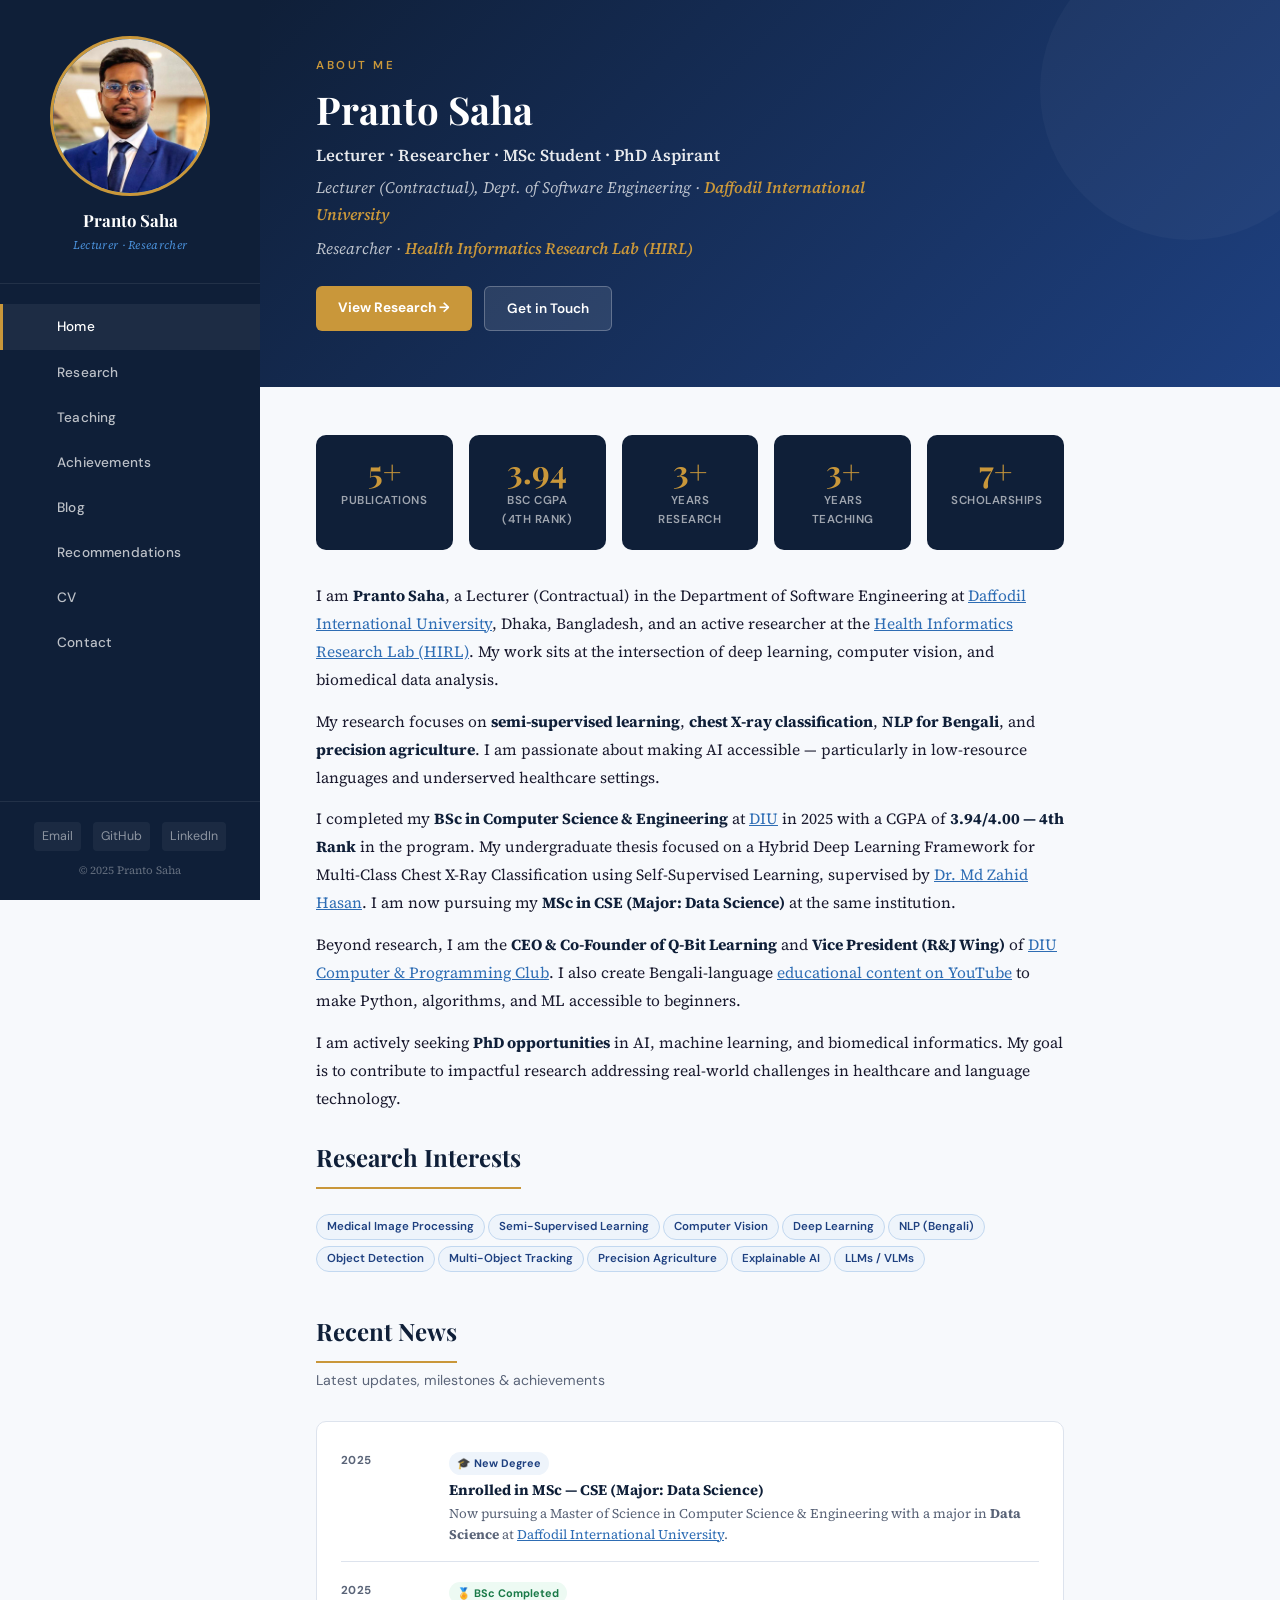
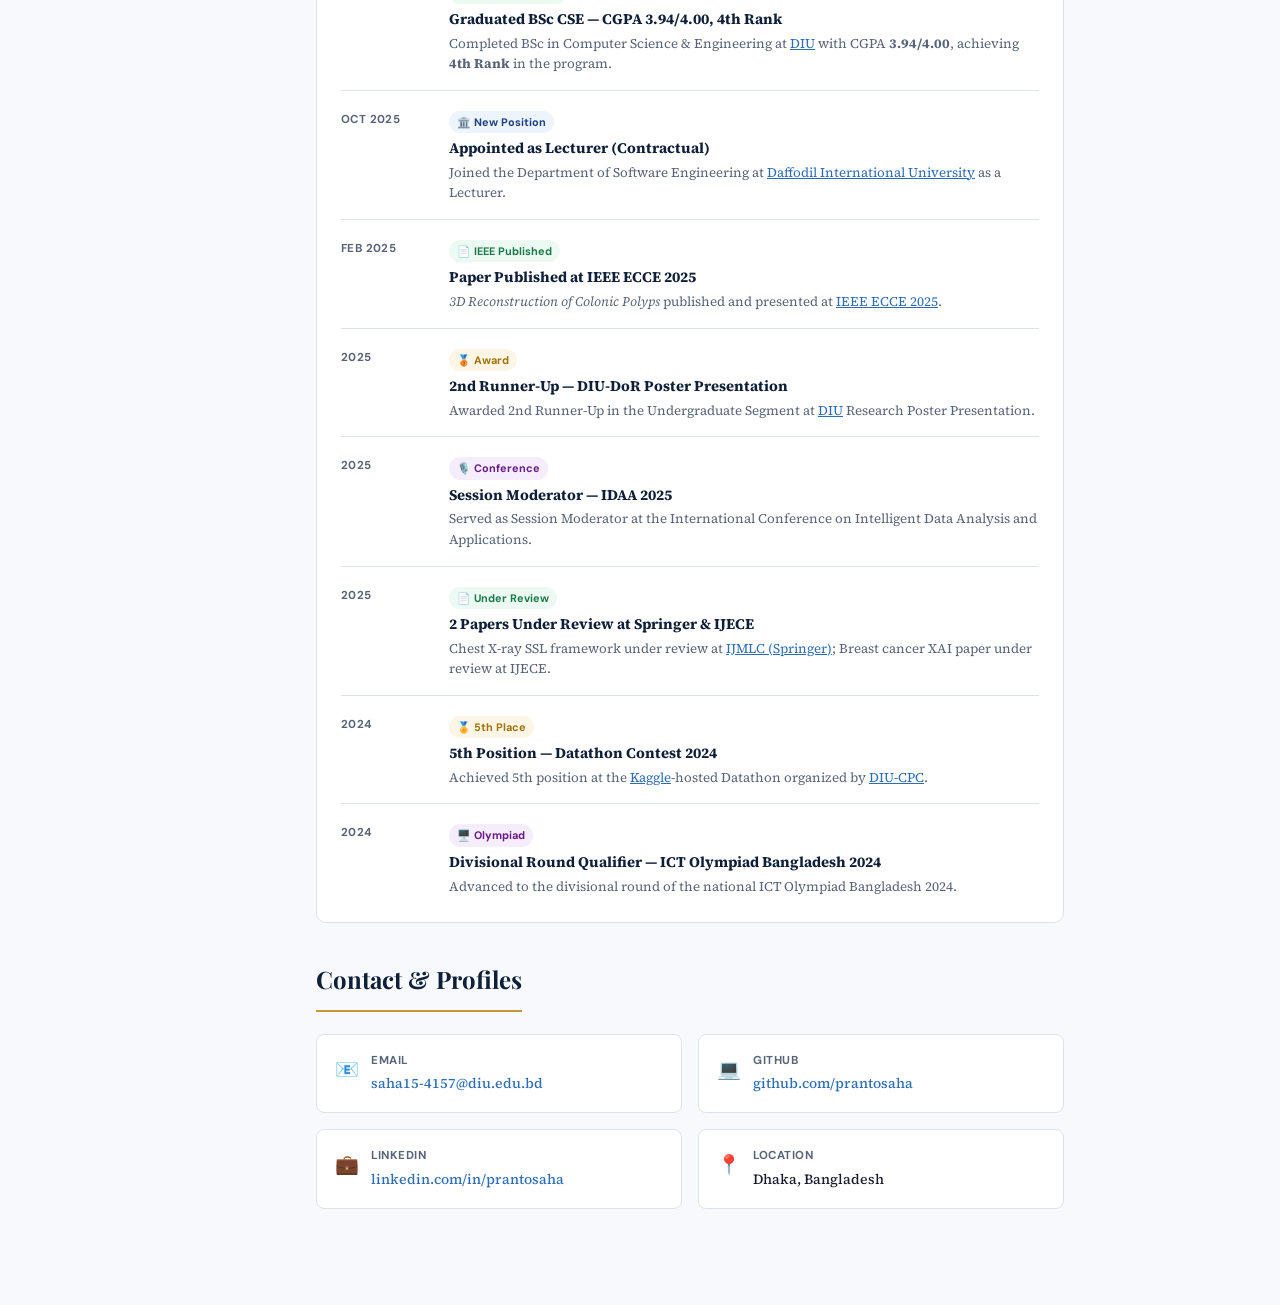
==== index.html @ e4229731 "Add files via upload" ====
<!DOCTYPE html>
<html lang="en">
<head>
  <meta charset="UTF-8">
  <meta name="viewport" content="width=device-width, initial-scale=1.0">
  <title>Pranto Saha — Researcher & Lecturer</title>
  <meta name="description" content="Pranto Saha — Researcher at HIRL and Lecturer at Daffodil International University.">
  <link rel="preconnect" href="https://fonts.googleapis.com">
  <link rel="preconnect" href="https://fonts.gstatic.com" crossorigin>
  <link href="https://fonts.googleapis.com/css2?family=Playfair+Display:wght@400;700&family=Source+Serif+4:ital,wght@0,400;0,500;1,400&family=DM+Sans:wght@400;500;600;700&display=swap" rel="stylesheet">
  <link rel="stylesheet" href="style.css">
</head>
<body>

  <aside class="sidebar">
    <div class="sidebar-profile">
      <div class="sidebar-avatar"><img src="Profile_Photo.jpg" alt="Pranto Saha"></div>
      <div>
        <div class="sidebar-name">Pranto Saha</div>
        <div class="sidebar-title">Lecturer · Researcher</div>
      </div>
    </div>
    <nav class="sidebar-nav">
      <a href="index.html" class="active"><span class="nav-icon"></span> Home</a>
      <a href="research.html"><span class="nav-icon"></span> Research</a>
      <a href="teaching.html"><span class="nav-icon"></span> Teaching</a>
      <a href="achievements.html"><span class="nav-icon"></span> Achievements</a>
      <a href="blog.html"><span class="nav-icon"></span> Blog</a>
      <a href="recommendations.html"><span class="nav-icon"></span> Recommendations</a>
      <a href="cv.html"><span class="nav-icon"></span> CV</a>
      <a href="contact.html"><span class="nav-icon"></span> Contact</a>
    </nav>
    <div class="sidebar-footer">
      <div class="sidebar-social">
        <a href="mailto:saha15-4157@diu.edu.bd">Email</a>
        <a href="https://github.com/prantosaha57" target="_blank">GitHub</a>
        <a href="https://linkedin.com/in/prantosaha57" target="_blank">LinkedIn</a>
      </div>
      <p>© 2025 Pranto Saha</p>
    </div>
  </aside>

  <main class="main">
    <div class="page-hero" style="padding-bottom:56px; position:relative;">
      <div class="page-hero-label">About Me</div>
      <h1>Pranto Saha</h1>
      <div style="display:flex;align-items:center;gap:20px;margin-bottom:16px;flex-wrap:wrap;">
        <!-- <img src="Profile_Photo.jpg" alt="Pranto Saha" style="width:160px;height:160px;border-radius:50%;object-fit:cover;object-position:center top;border:3px solid var(--gold);box-shadow:0 4px 16px rgba(0,0,0,0.25);"> -->
        <div>
          <p style="font-size:1.05rem;color:rgba(255,255,255,0.9);margin-bottom:4px;font-style:normal;font-weight:600;">Lecturer · Researcher · MSc Student · PhD Aspirant</p>
      <p style="margin-bottom:6px;">Lecturer (Contractual), Dept. of Software Engineering ·
        <a href="https://daffodilvarsity.edu.bd/" target="_blank" style="color:var(--gold);text-decoration:none;font-weight:600;">Daffodil International University</a>
      </p>
      <p>Researcher ·
        <a href="https://hirl.daffodilvarsity.edu.bd/" target="_blank" style="color:var(--gold);text-decoration:none;font-weight:600;">Health Informatics Research Lab (HIRL)</a>
      </p>
        </div>
      </div>
      <div style="margin-top:24px;display:flex;gap:12px;flex-wrap:wrap;">
        <a href="research.html" style="background:var(--gold);color:#fff;font-family:'DM Sans',sans-serif;font-size:0.85rem;font-weight:700;padding:10px 22px;border-radius:6px;text-decoration:none;">View Research →</a>
        <a href="contact.html" style="background:rgba(255,255,255,0.1);color:#fff;font-family:'DM Sans',sans-serif;font-size:0.85rem;font-weight:600;padding:10px 22px;border-radius:6px;text-decoration:none;border:1px solid rgba(255,255,255,0.25);">Get in Touch</a>
      </div>
    </div>

    <div class="content">

      <div class="stat-row">
        <div class="stat-box"><div class="stat-num">5+</div><div class="stat-label">Publications</div></div>
        <div class="stat-box"><div class="stat-num">3.94</div><div class="stat-label">BSc CGPA (4th Rank)</div></div>
        <div class="stat-box"><div class="stat-num">3+</div><div class="stat-label">Years Research</div></div>
        <div class="stat-box"><div class="stat-num">3+</div><div class="stat-label">Years Teaching</div></div>
        <div class="stat-box"><div class="stat-num">7+</div><div class="stat-label">Scholarships</div></div>
      </div>

      <!-- <div style="margin-bottom:16px;">
        <div class="section-title">About</div>
        <div class="section-subtitle">Researcher, Educator &amp; MSc Student</div>
      </div> -->
      <!-- <div class="profile-card">
        <img src="Profile_Photo.jpg" alt="Pranto Saha" class="profile-photo">
        <div class="profile-info">
          <div style="font-family:'Playfair Display',serif;font-size:1.5rem;font-weight:700;color:var(--navy);margin-bottom:4px;">Pranto Saha</div>
          <div style="font-family:'DM Sans',sans-serif;font-size:0.88rem;color:var(--accent);font-weight:600;margin-bottom:12px;">Lecturer (Contractual) · HIRL Researcher · MSc Student</div>
          <div style="font-size:0.88rem;color:var(--text-muted);line-height:1.7;">
            Department of Software Engineering<br>
            <a href="https://daffodilvarsity.edu.bd/" target="_blank" style="color:var(--accent);">Daffodil International University</a>, Dhaka, Bangladesh<br>
            BSc CSE — CGPA 3.94/4.00 · 4th Rank · MSc (Data Science) — Ongoing
          </div>
          <div style="margin-top:12px;display:flex;gap:8px;flex-wrap:wrap;">
            <a href="mailto:saha15-4157@diu.edu.bd" style="font-family:'DM Sans',sans-serif;font-size:0.75rem;font-weight:700;padding:5px 14px;background:var(--navy);color:#fff;border-radius:5px;text-decoration:none;">📧 Email</a>
            <a href="https://github.com/prantosaha" target="_blank" style="font-family:'DM Sans',sans-serif;font-size:0.75rem;font-weight:700;padding:5px 14px;background:#24292e;color:#fff;border-radius:5px;text-decoration:none;">💻 GitHub</a>
            <a href="https://linkedin.com/in/prantosaha" target="_blank" style="font-family:'DM Sans',sans-serif;font-size:0.75rem;font-weight:700;padding:5px 14px;background:#0a66c2;color:#fff;border-radius:5px;text-decoration:none;">💼 LinkedIn</a>
            <a href="Pranto CV_03_03_2026.pdf" download style="font-family:'DM Sans',sans-serif;font-size:0.75rem;font-weight:700;padding:5px 14px;background:var(--gold);color:#fff;border-radius:5px;text-decoration:none;">⬇ CV</a>
          </div>
        </div>
      </div> -->
      <div class="bio-section">
        <p>I am <strong>Pranto Saha</strong>, a Lecturer (Contractual) in the Department of Software Engineering at <a href="https://daffodilvarsity.edu.bd/" target="_blank" style="color:var(--accent);">Daffodil International University</a>, Dhaka, Bangladesh, and an active researcher at the <a href="https://hirl.daffodilvarsity.edu.bd/" target="_blank" style="color:var(--accent);">Health Informatics Research Lab (HIRL)</a>. My work sits at the intersection of deep learning, computer vision, and biomedical data analysis.</p>
        <p>My research focuses on <strong>semi-supervised learning</strong>, <strong>chest X-ray classification</strong>, <strong>NLP for Bengali</strong>, and <strong>precision agriculture</strong>. I am passionate about making AI accessible — particularly in low-resource languages and underserved healthcare settings.</p>
        <p>I completed my <strong>BSc in Computer Science &amp; Engineering</strong> at <a href="https://daffodilvarsity.edu.bd/" target="_blank" style="color:var(--accent);">DIU</a> in 2025 with a CGPA of <strong>3.94/4.00 — 4th Rank</strong> in the program. My undergraduate thesis focused on a Hybrid Deep Learning Framework for Multi-Class Chest X-Ray Classification using Self-Supervised Learning, supervised by <a href="mailto:zahid.cse@diu.edu.bd" style="color:var(--accent);">Dr. Md Zahid Hasan</a>. I am now pursuing my <strong>MSc in CSE (Major: Data Science)</strong> at the same institution.</p>
        <p>Beyond research, I am the <strong>CEO &amp; Co-Founder of Q-Bit Learning</strong> and <strong>Vice President (R&amp;J Wing)</strong> of <a href="https://www.facebook.com/diucpc" target="_blank" style="color:var(--accent);">DIU Computer &amp; Programming Club</a>. I also create Bengali-language <a href="https://youtube.com" target="_blank" style="color:var(--accent);">educational content on YouTube</a> to make Python, algorithms, and ML accessible to beginners.</p>
        <p>I am actively seeking <strong>PhD opportunities</strong> in AI, machine learning, and biomedical informatics. My goal is to contribute to impactful research addressing real-world challenges in healthcare and language technology.</p>
      </div>

      <div style="margin-bottom:16px;margin-top:12px;">
        <div class="section-title">Research Interests</div>
      </div>
      <div style="margin-bottom:36px;">
        <span class="tag">Medical Image Processing</span><span class="tag">Semi-Supervised Learning</span><span class="tag">Computer Vision</span><span class="tag">Deep Learning</span><span class="tag">NLP (Bengali)</span><span class="tag">Object Detection</span><span class="tag">Multi-Object Tracking</span><span class="tag">Precision Agriculture</span><span class="tag">Explainable AI</span><span class="tag">LLMs / VLMs</span>
      </div>

      <!-- Recent News -->
      <div style="margin-bottom:16px;">
        <div class="section-title">Recent News</div>
        <div class="section-subtitle">Latest updates, milestones &amp; achievements</div>
      </div>
      <div style="background:var(--card-bg);border:1px solid var(--border);border-radius:10px;padding:10px 24px;margin-bottom:36px;">

        <div class="news-item">
          <div class="news-date-col">2025</div>
          <div>
            <div class="news-badge position">🎓 New Degree</div>
            <div class="news-title">Enrolled in MSc — CSE (Major: Data Science)</div>
            <div class="news-desc">Now pursuing a Master of Science in Computer Science &amp; Engineering with a major in <strong>Data Science</strong> at <a href="https://daffodilvarsity.edu.bd/" target="_blank" style="color:var(--accent);">Daffodil International University</a>.</div>
          </div>
        </div>

        <div class="news-item">
          <div class="news-date-col">2025</div>
          <div>
            <div class="news-badge pub">🏅 BSc Completed</div>
            <div class="news-title">Graduated BSc CSE — CGPA 3.94/4.00, 4th Rank</div>
            <div class="news-desc">Completed BSc in Computer Science &amp; Engineering at <a href="https://daffodilvarsity.edu.bd/" target="_blank" style="color:var(--accent);">DIU</a> with CGPA <strong>3.94/4.00</strong>, achieving <strong>4th Rank</strong> in the program.</div>
          </div>
        </div>

        <div class="news-item">
          <div class="news-date-col">Oct 2025</div>
          <div>
            <div class="news-badge position">🏛️ New Position</div>
            <div class="news-title">Appointed as Lecturer (Contractual)</div>
            <div class="news-desc">Joined the Department of Software Engineering at <a href="https://daffodilvarsity.edu.bd/" target="_blank" style="color:var(--accent);">Daffodil International University</a> as a Lecturer.</div>
          </div>
        </div>

        <div class="news-item">
          <div class="news-date-col">Feb 2025</div>
          <div>
            <div class="news-badge pub">📄 IEEE Published</div>
            <div class="news-title">Paper Published at IEEE ECCE 2025</div>
            <div class="news-desc"><em>3D Reconstruction of Colonic Polyps</em> published and presented at <a href="https://doi.org/10.1109/ecce64574.2025.11013942" target="_blank" style="color:var(--accent);">IEEE ECCE 2025</a>.</div>
          </div>
        </div>

        <div class="news-item">
          <div class="news-date-col">2025</div>
          <div>
            <div class="news-badge award">🥉 Award</div>
            <div class="news-title">2nd Runner-Up — DIU-DoR Poster Presentation</div>
            <div class="news-desc">Awarded 2nd Runner-Up in the Undergraduate Segment at <a href="https://daffodilvarsity.edu.bd/" target="_blank" style="color:var(--accent);">DIU</a> Research Poster Presentation.</div>
          </div>
        </div>

        <div class="news-item">
          <div class="news-date-col">2025</div>
          <div>
            <div class="news-badge event">🎙️ Conference</div>
            <div class="news-title">Session Moderator — IDAA 2025</div>
            <div class="news-desc">Served as Session Moderator at the International Conference on Intelligent Data Analysis and Applications.</div>
          </div>
        </div>

        <div class="news-item">
          <div class="news-date-col">2025</div>
          <div>
            <div class="news-badge pub">📄 Under Review</div>
            <div class="news-title">2 Papers Under Review at Springer &amp; IJECE</div>
            <div class="news-desc">Chest X-ray SSL framework under review at <a href="https://www.springer.com/journal/13042" target="_blank" style="color:var(--accent);">IJMLC (Springer)</a>; Breast cancer XAI paper under review at IJECE.</div>
          </div>
        </div>

        <div class="news-item">
          <div class="news-date-col">2024</div>
          <div>
            <div class="news-badge award">🏅 5th Place</div>
            <div class="news-title">5th Position — Datathon Contest 2024</div>
            <div class="news-desc">Achieved 5th position at the <a href="https://www.kaggle.com" target="_blank" style="color:var(--accent);">Kaggle</a>-hosted Datathon organized by <a href="https://www.facebook.com/diucpc" target="_blank" style="color:var(--accent);">DIU-CPC</a>.</div>
          </div>
        </div>

        <div class="news-item">
          <div class="news-date-col">2024</div>
          <div>
            <div class="news-badge event">🖥️ Olympiad</div>
            <div class="news-title">Divisional Round Qualifier — ICT Olympiad Bangladesh 2024</div>
            <div class="news-desc">Advanced to the divisional round of the national ICT Olympiad Bangladesh 2024.</div>
          </div>
        </div>

      </div>

      <!-- Contact Quick Info -->
      <div style="margin-bottom:16px;">
        <div class="section-title">Contact &amp; Profiles</div>
      </div>
      <div class="info-grid">
        <div class="info-item">
          <div class="info-icon">📧</div>
          <div><div class="info-label">Email</div><div class="info-value"><a href="mailto:saha15-4157@diu.edu.bd">saha15-4157@diu.edu.bd</a></div></div>
        </div>
        <div class="info-item">
          <div class="info-icon">💻</div>
          <div><div class="info-label">GitHub</div><div class="info-value"><a href="https://github.com/prantosaha" target="_blank">github.com/prantosaha</a></div></div>
        </div>
        <div class="info-item">
          <div class="info-icon">💼</div>
          <div><div class="info-label">LinkedIn</div><div class="info-value"><a href="https://linkedin.com/in/prantosaha" target="_blank">linkedin.com/in/prantosaha</a></div></div>
        </div>
        <div class="info-item">
          <div class="info-icon">📍</div>
          <div><div class="info-label">Location</div><div class="info-value">Dhaka, Bangladesh</div></div>
        </div>
      </div>

    </div>
  </main>

</body>
</html>
---- style.css ----
/* ===== CSS Variables ===== */
:root {
  --navy: #0f1f38;
  --blue: #1e4080;
  --accent: #2e6db4;
  --accent-light: #4a90d9;
  --gold: #c9973a;
  --text: #1a1a2e;
  --text-muted: #5a6478;
  --bg: #f7f9fc;
  --white: #ffffff;
  --border: #dde3ed;
  --card-bg: #ffffff;
  --sidebar-width: 260px;
}

/* ===== Reset ===== */
*, *::before, *::after { box-sizing: border-box; margin: 0; padding: 0; }
html { scroll-behavior: smooth; }
body {
  font-family: 'Source Serif 4', Georgia, serif;
  background: var(--bg);
  color: var(--text);
  line-height: 1.7;
  display: flex;
  min-height: 100vh;
}

/* ===== Sidebar ===== */
.sidebar {
  width: var(--sidebar-width);
  background: var(--navy);
  color: #fff;
  position: fixed;
  top: 0; left: 0; bottom: 0;
  display: flex;
  flex-direction: column;
  padding: 0;
  z-index: 100;
  overflow-y: auto;
}

.sidebar-profile {
  padding: 36px 24px 28px;
  border-bottom: 1px solid rgba(255,255,255,0.08);
  text-align: center;
}
.sidebar-avatar {
  width: 160px; height: 160px;
  border-radius: 50%;
  background: var(--accent);
  display: flex; align-items: center; justify-content: center;
  font-family: 'Playfair Display', serif;
  font-size: 28px; font-weight: 700;
  color: #fff;
  margin: 0 auto 14px;
  letter-spacing: 1px;
  border: 3px solid var(--gold);
  overflow: hidden;
  flex-shrink: 0;
}
.sidebar-avatar img {
  width: 100%; height: 100%;
  object-fit: cover;
  object-position: center top;
  border-radius: 50%;
}
.profile-card {
  display: flex;
  align-items: flex-start;
  gap: 32px;
  margin-bottom: 36px;
  flex-wrap: wrap;
}
.profile-photo {
  width: 160px;
  height: 160px;
  border-radius: 50%;
  object-fit: cover;
  object-position: center top;
  border: 4px solid var(--gold);
  box-shadow: 0 8px 32px rgba(15,31,56,0.15);
  flex-shrink: 0;
}
.profile-info { flex: 1; min-width: 220px; }
.sidebar-name {
  font-family: 'Playfair Display', serif;
  font-size: 1.05rem;
  font-weight: 700;
  color: #fff;
  line-height: 1.3;
  margin-bottom: 4px;
}
.sidebar-title {
  font-size: 0.72rem;
  color: var(--accent-light);
  font-style: italic;
  letter-spacing: 0.3px;
}

.sidebar-nav {
  padding: 20px 0;
  flex: 1;
}
.sidebar-nav a {
  display: flex;
  align-items: center;
  gap: 10px;
  padding: 11px 24px;
  color: rgba(255,255,255,0.72);
  text-decoration: none;
  font-family: 'DM Sans', sans-serif;
  font-size: 0.85rem;
  font-weight: 500;
  letter-spacing: 0.2px;
  transition: all 0.2s;
  border-left: 3px solid transparent;
}
.sidebar-nav a:hover,
.sidebar-nav a.active {
  color: #fff;
  background: rgba(255,255,255,0.06);
  border-left-color: var(--gold);
}
.sidebar-nav a .nav-icon { font-size: 1rem; width: 20px; text-align: center; }

.sidebar-footer {
  padding: 20px 24px;
  border-top: 1px solid rgba(255,255,255,0.08);
}
.sidebar-footer p {
  font-size: 0.7rem;
  color: rgba(255,255,255,0.35);
  text-align: center;
}
.sidebar-social {
  display: flex;
  justify-content: center;
  gap: 12px;
  margin-bottom: 10px;
}
.sidebar-social a {
  color: rgba(255,255,255,0.5);
  font-size: 0.78rem;
  text-decoration: none;
  transition: color 0.2s;
  padding: 4px 8px;
  border-radius: 4px;
  background: rgba(255,255,255,0.05);
  font-family: 'DM Sans', sans-serif;
}
.sidebar-social a:hover { color: var(--gold); background: rgba(255,255,255,0.1); }

/* ===== Main Content ===== */
.main {
  margin-left: var(--sidebar-width);
  flex: 1;
  min-height: 100vh;
}

/* ===== Page Hero ===== */
.page-hero {
  background: linear-gradient(135deg, var(--navy) 0%, var(--blue) 100%);
  color: #fff;
  padding: 56px 56px 48px;
  position: relative;
  overflow: hidden;
}
.page-hero::after {
  content: '';
  position: absolute;
  right: -60px; top: -60px;
  width: 300px; height: 300px;
  border-radius: 50%;
  background: rgba(255,255,255,0.03);
  pointer-events: none;
}
.page-hero-label {
  font-family: 'DM Sans', sans-serif;
  font-size: 0.72rem;
  font-weight: 600;
  text-transform: uppercase;
  letter-spacing: 2.5px;
  color: var(--gold);
  margin-bottom: 10px;
}
.page-hero h1 {
  font-family: 'Playfair Display', serif;
  font-size: 2.4rem;
  font-weight: 700;
  line-height: 1.2;
  margin-bottom: 10px;
}
.page-hero p {
  font-size: 1rem;
  color: rgba(255,255,255,0.72);
  max-width: 560px;
  font-style: italic;
}

/* ===== Content Area ===== */
.content {
  padding: 48px 56px 64px;
  max-width: 860px;
}

/* ===== Section Headings ===== */
.section-title {
  font-family: 'Playfair Display', serif;
  font-size: 1.5rem;
  font-weight: 700;
  color: var(--navy);
  margin-bottom: 6px;
  padding-bottom: 10px;
  border-bottom: 2px solid var(--gold);
  display: inline-block;
}
.section-subtitle { 
  font-size: 0.88rem; 
  color: var(--text-muted); 
  margin-bottom: 28px;
  font-family: 'DM Sans', sans-serif;
}

/* ===== Cards ===== */
.card {
  background: var(--card-bg);
  border: 1px solid var(--border);
  border-radius: 10px;
  padding: 24px 28px;
  margin-bottom: 18px;
  transition: box-shadow 0.2s, transform 0.2s;
}
.card:hover { box-shadow: 0 4px 20px rgba(15,31,56,0.08); transform: translateY(-1px); }

.card-header {
  display: flex;
  justify-content: space-between;
  align-items: flex-start;
  gap: 12px;
  margin-bottom: 8px;
}
.card-title {
  font-family: 'Playfair Display', serif;
  font-size: 1.05rem;
  font-weight: 700;
  color: var(--navy);
  line-height: 1.4;
}
.card-meta {
  font-family: 'DM Sans', sans-serif;
  font-size: 0.78rem;
  color: var(--text-muted);
  white-space: nowrap;
  padding-top: 3px;
}
.card-org {
  font-family: 'DM Sans', sans-serif;
  font-size: 0.83rem;
  color: var(--accent);
  font-weight: 600;
  margin-bottom: 8px;
}
.card-body {
  font-size: 0.9rem;
  color: var(--text-muted);
  line-height: 1.65;
}

/* ===== Tags / Badges ===== */
.tag {
  display: inline-block;
  background: #eef4fb;
  color: var(--blue);
  border: 1px solid #c2d8f0;
  font-family: 'DM Sans', sans-serif;
  font-size: 0.72rem;
  font-weight: 600;
  padding: 2px 10px;
  border-radius: 20px;
  margin: 3px 3px 3px 0;
}
.tag-gold {
  background: #fdf5e6;
  color: #a0730a;
  border-color: #f0d89a;
}
.tag-green {
  background: #edfaf3;
  color: #1a7a48;
  border-color: #a8e4c4;
}
.tag-red {
  background: #fdeaea;
  color: #a01a1a;
  border-color: #f0a8a8;
}

/* ===== Status Pill ===== */
.status-pill {
  display: inline-flex;
  align-items: center;
  gap: 5px;
  font-family: 'DM Sans', sans-serif;
  font-size: 0.72rem;
  font-weight: 600;
  padding: 3px 10px;
  border-radius: 20px;
}
.status-pill.published { background: #edfaf3; color: #1a7a48; }
.status-pill.review { background: #fff8e6; color: #a07010; }
.status-pill.submitted { background: #f0f4ff; color: #3050a0; }

/* ===== Timeline ===== */
.timeline { position: relative; padding-left: 24px; }
.timeline::before {
  content: '';
  position: absolute;
  left: 7px; top: 6px; bottom: 6px;
  width: 2px;
  background: var(--border);
}
.timeline-item {
  position: relative;
  margin-bottom: 28px;
}
.timeline-item::before {
  content: '';
  position: absolute;
  left: -24px; top: 7px;
  width: 10px; height: 10px;
  border-radius: 50%;
  background: var(--gold);
  border: 2px solid var(--white);
  box-shadow: 0 0 0 2px var(--gold);
}
.timeline-date {
  font-family: 'DM Sans', sans-serif;
  font-size: 0.75rem;
  font-weight: 600;
  color: var(--text-muted);
  text-transform: uppercase;
  letter-spacing: 0.5px;
  margin-bottom: 4px;
}
.timeline-title {
  font-family: 'Playfair Display', serif;
  font-size: 1rem;
  font-weight: 700;
  color: var(--navy);
  margin-bottom: 2px;
}
.timeline-org {
  font-family: 'DM Sans', sans-serif;
  font-size: 0.82rem;
  color: var(--accent);
  font-weight: 600;
  margin-bottom: 6px;
}
.timeline-desc {
  font-size: 0.88rem;
  color: var(--text-muted);
  line-height: 1.6;
}

/* ===== Info Grid ===== */
.info-grid {
  display: grid;
  grid-template-columns: repeat(auto-fill, minmax(240px, 1fr));
  gap: 16px;
  margin-bottom: 32px;
}
.info-item {
  display: flex;
  align-items: flex-start;
  gap: 12px;
  padding: 16px 18px;
  background: var(--card-bg);
  border: 1px solid var(--border);
  border-radius: 8px;
}
.info-icon {
  font-size: 1.2rem;
  padding-top: 2px;
}
.info-label {
  font-family: 'DM Sans', sans-serif;
  font-size: 0.72rem;
  font-weight: 700;
  text-transform: uppercase;
  letter-spacing: 0.5px;
  color: var(--text-muted);
  margin-bottom: 2px;
}
.info-value {
  font-size: 0.88rem;
  color: var(--text);
  font-weight: 500;
}
.info-value a { color: var(--accent); text-decoration: none; }
.info-value a:hover { text-decoration: underline; }

/* ===== Skills Grid ===== */
.skills-group { margin-bottom: 24px; }
.skills-group-title {
  font-family: 'DM Sans', sans-serif;
  font-size: 0.78rem;
  font-weight: 700;
  text-transform: uppercase;
  letter-spacing: 1px;
  color: var(--text-muted);
  margin-bottom: 10px;
}

/* ===== Pub list ===== */
.pub-item {
  padding: 20px 24px;
  background: var(--card-bg);
  border: 1px solid var(--border);
  border-left: 4px solid var(--accent);
  border-radius: 0 8px 8px 0;
  margin-bottom: 16px;
  transition: box-shadow 0.2s;
}
.pub-item:hover { box-shadow: 0 4px 16px rgba(15,31,56,0.07); }
.pub-item.ieee { border-left-color: var(--gold); }
.pub-title {
  font-family: 'Playfair Display', serif;
  font-size: 1rem;
  font-weight: 700;
  color: var(--navy);
  margin-bottom: 6px;
  line-height: 1.4;
}
.pub-authors {
  font-size: 0.83rem;
  color: var(--text-muted);
  margin-bottom: 5px;
  font-style: italic;
}
.pub-venue {
  font-family: 'DM Sans', sans-serif;
  font-size: 0.8rem;
  color: var(--accent);
  font-weight: 600;
  margin-bottom: 8px;
}
.pub-actions { display: flex; gap: 10px; margin-top: 10px; flex-wrap: wrap; }
.pub-link {
  font-family: 'DM Sans', sans-serif;
  font-size: 0.75rem;
  font-weight: 600;
  color: var(--accent);
  text-decoration: none;
  padding: 3px 10px;
  border: 1px solid var(--accent);
  border-radius: 4px;
  transition: all 0.2s;
}
.pub-link:hover { background: var(--accent); color: #fff; }

/* ===== Stat Boxes ===== */
.stat-row {
  display: flex;
  gap: 16px;
  margin-bottom: 32px;
  flex-wrap: wrap;
}
.stat-box {
  background: var(--navy);
  color: #fff;
  border-radius: 10px;
  padding: 20px 24px;
  flex: 1;
  min-width: 130px;
  text-align: center;
}
.stat-num {
  font-family: 'Playfair Display', serif;
  font-size: 2rem;
  font-weight: 700;
  color: var(--gold);
  line-height: 1;
  margin-bottom: 4px;
}
.stat-label {
  font-family: 'DM Sans', sans-serif;
  font-size: 0.72rem;
  font-weight: 600;
  text-transform: uppercase;
  letter-spacing: 0.5px;
  color: rgba(255,255,255,0.6);
}

/* ===== Award Items ===== */
.award-item {
  display: flex;
  gap: 16px;
  align-items: flex-start;
  padding: 16px 20px;
  background: var(--card-bg);
  border: 1px solid var(--border);
  border-radius: 8px;
  margin-bottom: 12px;
}
.award-icon { font-size: 1.5rem; }
.award-title {
  font-weight: 700;
  font-family: 'Playfair Display', serif;
  color: var(--navy);
  font-size: 0.95rem;
  margin-bottom: 3px;
}
.award-detail {
  font-size: 0.83rem;
  color: var(--text-muted);
  font-family: 'DM Sans', sans-serif;
}

/* ===== Contact Form Area ===== */
.contact-link {
  display: flex;
  align-items: center;
  gap: 16px;
  padding: 18px 22px;
  background: var(--card-bg);
  border: 1px solid var(--border);
  border-radius: 10px;
  margin-bottom: 14px;
  text-decoration: none;
  color: var(--text);
  transition: box-shadow 0.2s, border-color 0.2s;
}
.contact-link:hover { box-shadow: 0 4px 16px rgba(15,31,56,0.1); border-color: var(--accent); }
.contact-link-icon { font-size: 1.4rem; }
.contact-link-label {
  font-family: 'DM Sans', sans-serif;
  font-size: 0.75rem;
  font-weight: 700;
  text-transform: uppercase;
  letter-spacing: 0.5px;
  color: var(--text-muted);
}
.contact-link-value {
  font-size: 0.9rem;
  color: var(--accent);
  font-weight: 500;
}

/* ===== About Bio ===== */
.bio-section {
  font-size: 0.97rem;
  line-height: 1.8;
  color: var(--text);
  margin-bottom: 24px;
}
.bio-section p { margin-bottom: 14px; }
.bio-section strong { color: var(--navy); }

/* ===== Modal / Popup ===== */
.modal-overlay {
  display: none;
  position: fixed;
  inset: 0;
  background: rgba(10,20,40,0.65);
  z-index: 9999;
  align-items: center;
  justify-content: center;
  padding: 24px;
  backdrop-filter: blur(3px);
}
.modal-overlay.open { display: flex; }
.modal-box {
  background: var(--white);
  border-radius: 14px;
  max-width: 680px;
  width: 100%;
  max-height: 85vh;
  overflow-y: auto;
  box-shadow: 0 24px 80px rgba(10,20,40,0.22);
  animation: modalIn 0.22s ease;
}
@keyframes modalIn {
  from { opacity: 0; transform: translateY(18px) scale(0.97); }
  to   { opacity: 1; transform: none; }
}
.modal-header {
  display: flex;
  justify-content: space-between;
  align-items: flex-start;
  padding: 24px 28px 16px;
  border-bottom: 1px solid var(--border);
  gap: 16px;
}
.modal-title {
  font-family: 'Playfair Display', serif;
  font-size: 1.05rem;
  font-weight: 700;
  color: var(--navy);
  line-height: 1.4;
}
.modal-close {
  background: none;
  border: none;
  font-size: 1.4rem;
  cursor: pointer;
  color: var(--text-muted);
  line-height: 1;
  padding: 2px 6px;
  border-radius: 4px;
  flex-shrink: 0;
  transition: background 0.15s;
}
.modal-close:hover { background: #f0f2f7; }
.modal-body {
  padding: 20px 28px 28px;
  font-size: 0.92rem;
  line-height: 1.75;
  color: var(--text);
}
.modal-body p { margin-bottom: 12px; }
.modal-body strong { color: var(--navy); }
.modal-label {
  font-family: 'DM Sans', sans-serif;
  font-size: 0.72rem;
  font-weight: 700;
  text-transform: uppercase;
  letter-spacing: 1px;
  color: var(--text-muted);
  margin-bottom: 8px;
}

/* ===== Blog Cards ===== */
.blog-card {
  background: var(--card-bg);
  border: 1px solid var(--border);
  border-radius: 10px;
  overflow: hidden;
  margin-bottom: 20px;
  transition: box-shadow 0.2s, transform 0.2s;
  display: flex;
  flex-direction: column;
}
.blog-card:hover { box-shadow: 0 6px 24px rgba(15,31,56,0.1); transform: translateY(-2px); }
.blog-card-body { padding: 22px 26px; flex: 1; }
.blog-card-source {
  font-family: 'DM Sans', sans-serif;
  font-size: 0.7rem;
  font-weight: 700;
  text-transform: uppercase;
  letter-spacing: 1.5px;
  margin-bottom: 8px;
}
.blog-card-source.linkedin { color: #0a66c2; }
.blog-card-source.journal { color: var(--gold); }
.blog-card-source.medium { color: #333; }
.blog-card-source.facebook { color: #1877f2; }
.blog-card-title {
  font-family: 'Playfair Display', serif;
  font-size: 1.08rem;
  font-weight: 700;
  color: var(--navy);
  margin-bottom: 8px;
  line-height: 1.4;
}
.blog-card-excerpt {
  font-size: 0.88rem;
  color: var(--text-muted);
  line-height: 1.65;
  margin-bottom: 14px;
}
.blog-card-footer {
  display: flex;
  justify-content: space-between;
  align-items: center;
  padding: 12px 26px;
  background: #f9fafc;
  border-top: 1px solid var(--border);
  flex-wrap: wrap;
  gap: 8px;
}
.blog-card-date {
  font-family: 'DM Sans', sans-serif;
  font-size: 0.75rem;
  color: var(--text-muted);
}
.blog-read-link {
  font-family: 'DM Sans', sans-serif;
  font-size: 0.78rem;
  font-weight: 700;
  color: var(--accent);
  text-decoration: none;
  padding: 5px 14px;
  border: 1px solid var(--accent);
  border-radius: 4px;
  transition: all 0.2s;
}
.blog-read-link:hover { background: var(--accent); color: #fff; }
.blog-grid {
  display: grid;
  grid-template-columns: repeat(auto-fill, minmax(300px,1fr));
  gap: 20px;
}

/* ===== Testimonials ===== */
.testimonial-card {
  background: var(--card-bg);
  border: 1px solid var(--border);
  border-radius: 12px;
  padding: 24px 26px;
  margin-bottom: 18px;
  position: relative;
}
.testimonial-quote {
  font-size: 3rem;
  color: var(--gold);
  line-height: 1;
  font-family: 'Playfair Display', serif;
  margin-bottom: 8px;
  opacity: 0.6;
}
.testimonial-text {
  font-size: 0.93rem;
  color: var(--text);
  line-height: 1.75;
  font-style: italic;
  margin-bottom: 18px;
}
.testimonial-author {
  display: flex;
  align-items: center;
  gap: 12px;
}
.testimonial-avatar {
  width: 44px; height: 44px;
  border-radius: 50%;
  background: var(--navy);
  display: flex; align-items: center; justify-content: center;
  font-family: 'Playfair Display', serif;
  font-weight: 700;
  color: #fff;
  font-size: 0.85rem;
  flex-shrink: 0;
}
.testimonial-name {
  font-family: 'DM Sans', sans-serif;
  font-weight: 700;
  font-size: 0.88rem;
  color: var(--navy);
}
.testimonial-role {
  font-family: 'DM Sans', sans-serif;
  font-size: 0.75rem;
  color: var(--text-muted);
}

/* ===== Certificate / Gallery Grid ===== */
.cert-grid {
  display: grid;
  grid-template-columns: repeat(auto-fill, minmax(240px,1fr));
  gap: 16px;
  margin-bottom: 32px;
}
.cert-card {
  background: var(--card-bg);
  border: 1px solid var(--border);
  border-radius: 10px;
  overflow: hidden;
  transition: box-shadow 0.2s, transform 0.2s;
  cursor: pointer;
}
.cert-card:hover { box-shadow: 0 6px 20px rgba(15,31,56,0.12); transform: translateY(-2px); }
.cert-thumb {
  height: 130px;
  background: linear-gradient(135deg, var(--navy), var(--blue));
  display: flex;
  align-items: center;
  justify-content: center;
  font-size: 2.5rem;
  position: relative;
}
.cert-thumb img { width: 100%; height: 100%; object-fit: cover; }
.cert-info { padding: 14px 16px; }
.cert-title {
  font-family: 'DM Sans', sans-serif;
  font-size: 0.83rem;
  font-weight: 700;
  color: var(--navy);
  margin-bottom: 4px;
  line-height: 1.3;
}
.cert-issuer {
  font-size: 0.75rem;
  color: var(--text-muted);
  font-family: 'DM Sans', sans-serif;
}
.cert-year {
  font-size: 0.72rem;
  color: var(--gold);
  font-weight: 700;
  margin-top: 4px;
  font-family: 'DM Sans', sans-serif;
}

/* ===== Public Note / Comment Form ===== */
.public-note-form {
  background: var(--card-bg);
  border: 1px solid var(--border);
  border-radius: 12px;
  padding: 28px 30px;
  margin-bottom: 32px;
}
.form-row { margin-bottom: 16px; }
.form-label {
  display: block;
  font-family: 'DM Sans', sans-serif;
  font-size: 0.78rem;
  font-weight: 700;
  color: var(--text-muted);
  text-transform: uppercase;
  letter-spacing: 0.5px;
  margin-bottom: 6px;
}
.form-input, .form-textarea, .form-select {
  width: 100%;
  padding: 10px 14px;
  font-family: 'DM Sans', sans-serif;
  font-size: 0.88rem;
  color: var(--text);
  background: #f9fafc;
  border: 1px solid var(--border);
  border-radius: 7px;
  outline: none;
  transition: border-color 0.2s, box-shadow 0.2s;
}
.form-input:focus, .form-textarea:focus, .form-select:focus {
  border-color: var(--accent);
  box-shadow: 0 0 0 3px rgba(46,109,180,0.1);
  background: #fff;
}
.form-textarea { resize: vertical; min-height: 110px; line-height: 1.6; }
.form-grid { display: grid; grid-template-columns: 1fr 1fr; gap: 16px; }
.btn-primary {
  background: var(--navy);
  color: #fff;
  font-family: 'DM Sans', sans-serif;
  font-size: 0.88rem;
  font-weight: 700;
  padding: 11px 28px;
  border: none;
  border-radius: 7px;
  cursor: pointer;
  transition: background 0.2s;
  letter-spacing: 0.2px;
}
.btn-primary:hover { background: var(--blue); }
.form-success {
  display: none;
  background: #edfaf3;
  border: 1px solid #a8e4c4;
  border-radius: 8px;
  padding: 14px 18px;
  font-family: 'DM Sans', sans-serif;
  font-size: 0.88rem;
  color: #1a7a48;
  margin-top: 14px;
}

/* ===== News Timeline on Home ===== */
.news-item {
  display: flex;
  gap: 18px;
  padding: 16px 0;
  border-bottom: 1px solid var(--border);
}
.news-item:last-child { border-bottom: none; }
.news-date-col {
  flex-shrink: 0;
  width: 90px;
  font-family: 'DM Sans', sans-serif;
  font-size: 0.72rem;
  font-weight: 700;
  color: var(--text-muted);
  text-transform: uppercase;
  letter-spacing: 0.4px;
  padding-top: 3px;
}
.news-badge {
  display: inline-block;
  font-family: 'DM Sans', sans-serif;
  font-size: 0.68rem;
  font-weight: 700;
  padding: 2px 8px;
  border-radius: 20px;
  margin-bottom: 5px;
}
.news-badge.pub { background: #edfaf3; color: #1a7a48; }
.news-badge.award { background: #fdf5e6; color: #a0730a; }
.news-badge.position { background: #eef4fb; color: var(--blue); }
.news-badge.event { background: #f5edfb; color: #6a1a8a; }
.news-title {
  font-weight: 700;
  font-size: 0.92rem;
  color: var(--navy);
  margin-bottom: 3px;
  line-height: 1.4;
}
.news-desc {
  font-size: 0.83rem;
  color: var(--text-muted);
  line-height: 1.55;
}

/* ===== LOR Card ===== */
.lor-card {
  display: flex;
  align-items: center;
  justify-content: space-between;
  gap: 16px;
  padding: 18px 22px;
  background: var(--card-bg);
  border: 1px solid var(--border);
  border-radius: 10px;
  margin-bottom: 12px;
  flex-wrap: wrap;
}
.lor-info { display: flex; gap: 14px; align-items: center; }
.lor-icon { font-size: 1.6rem; }
.lor-name {
  font-family: 'Playfair Display', serif;
  font-weight: 700;
  font-size: 0.95rem;
  color: var(--navy);
}
.lor-role {
  font-family: 'DM Sans', sans-serif;
  font-size: 0.78rem;
  color: var(--text-muted);
}
.lor-btn {
  font-family: 'DM Sans', sans-serif;
  font-size: 0.78rem;
  font-weight: 700;
  padding: 7px 18px;
  background: var(--navy);
  color: #fff;
  border: none;
  border-radius: 6px;
  cursor: pointer;
  transition: background 0.2s;
  white-space: nowrap;
}
.lor-btn:hover { background: var(--blue); }

/* ===== Abstract Btn ===== */
.abstract-btn {
  font-family: 'DM Sans', sans-serif;
  font-size: 0.75rem;
  font-weight: 700;
  padding: 4px 12px;
  background: var(--navy);
  color: #fff;
  border: none;
  border-radius: 4px;
  cursor: pointer;
  transition: background 0.18s;
}
.abstract-btn:hover { background: var(--blue); }

/* ===== Responsive ===== */
@media (max-width: 900px) {
  body { flex-direction: column; }
  .sidebar {
    position: relative;
    width: 100%;
    flex-direction: row;
    flex-wrap: wrap;
    padding: 0;
  }
  .sidebar-profile { 
    display: flex; align-items: center; gap: 16px; 
    text-align: left; padding: 16px 20px;
    flex: 1;
  }
  .sidebar-avatar { width: 48px; height: 48px; font-size: 16px; margin: 0; flex-shrink: 0; }
  .sidebar-nav { display: flex; flex-wrap: wrap; padding: 0; flex-basis: 100%; border-top: 1px solid rgba(255,255,255,0.08); }
  .sidebar-nav a { padding: 10px 16px; font-size: 0.78rem; }
  .sidebar-footer { display: none; }
  .main { margin-left: 0; }
  .page-hero { padding: 36px 28px 28px; }
  .page-hero h1 { font-size: 1.8rem; }
  .content { padding: 32px 28px 48px; }
}

@media (max-width: 600px) {
  .page-hero { padding: 24px 20px; }
  .content { padding: 24px 20px 40px; }
  .card-header { flex-direction: column; gap: 4px; }
  .stat-box { min-width: 100px; padding: 14px 16px; }
}
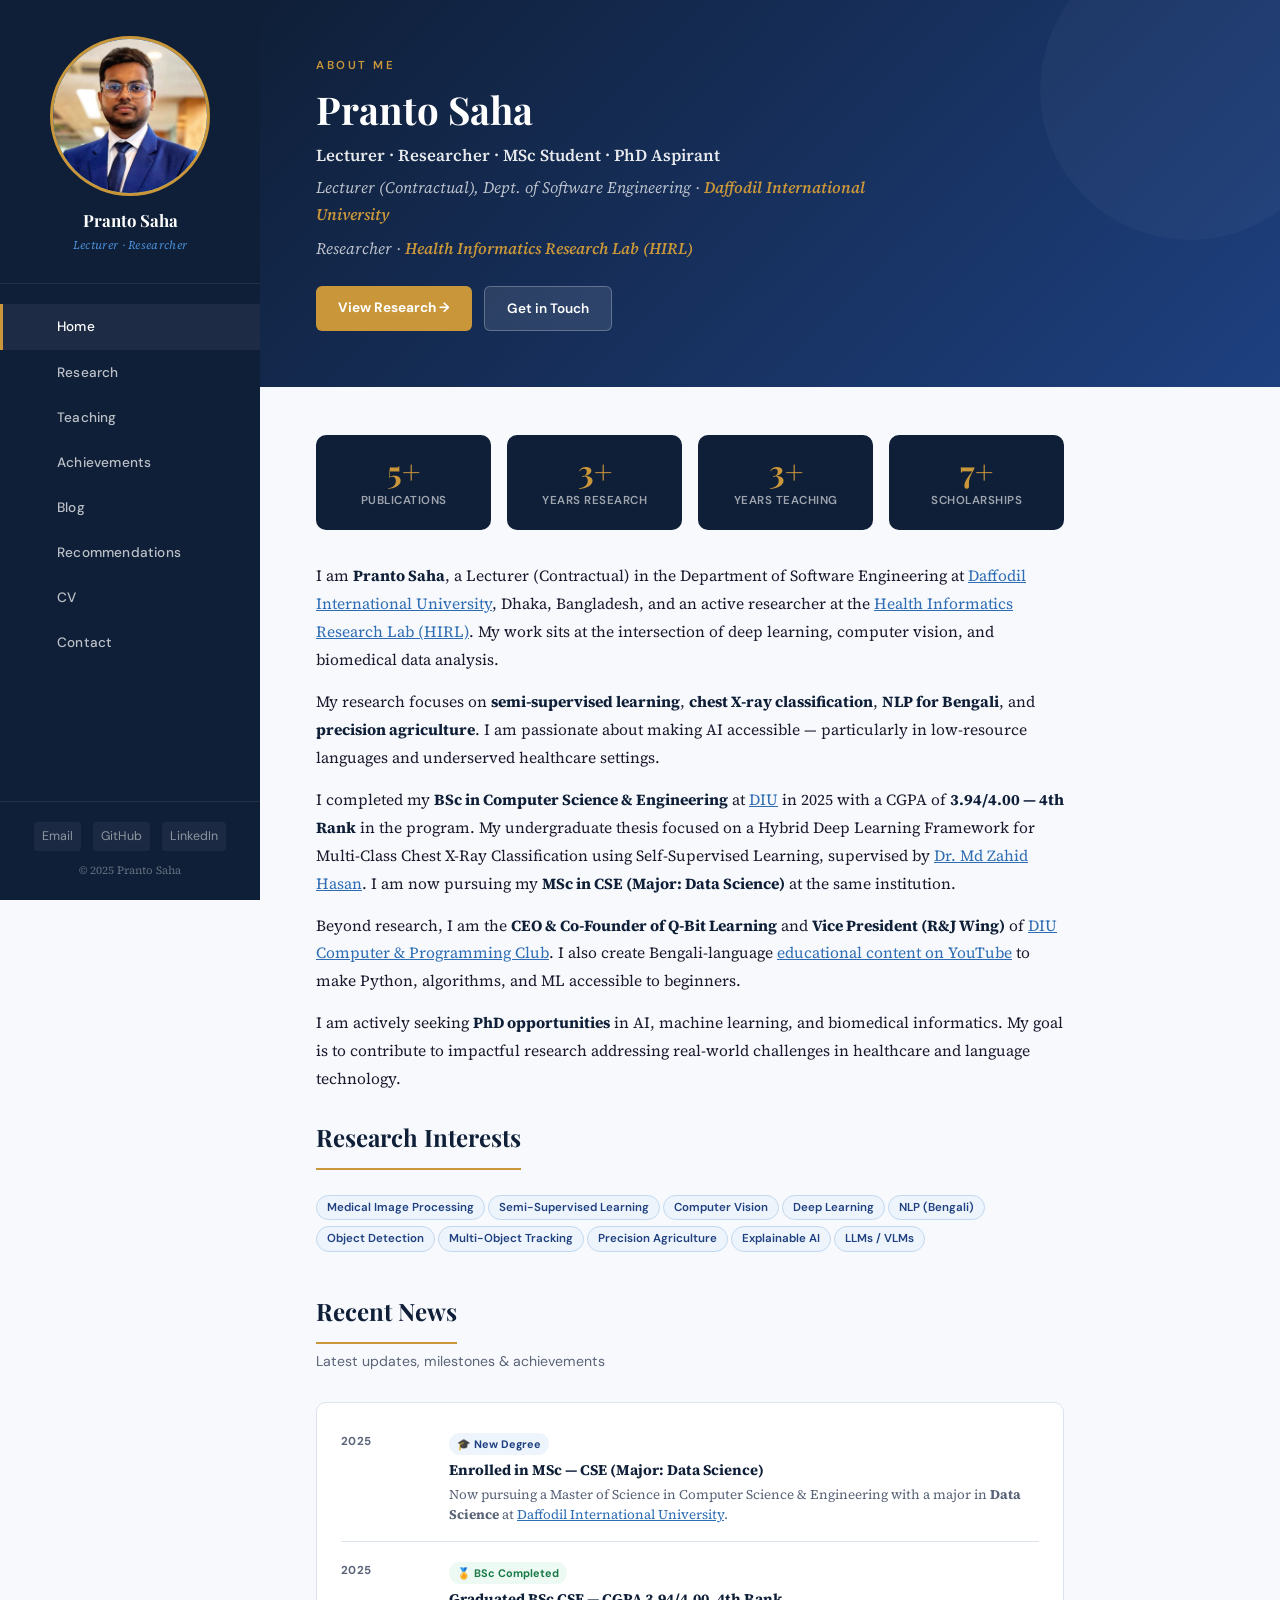
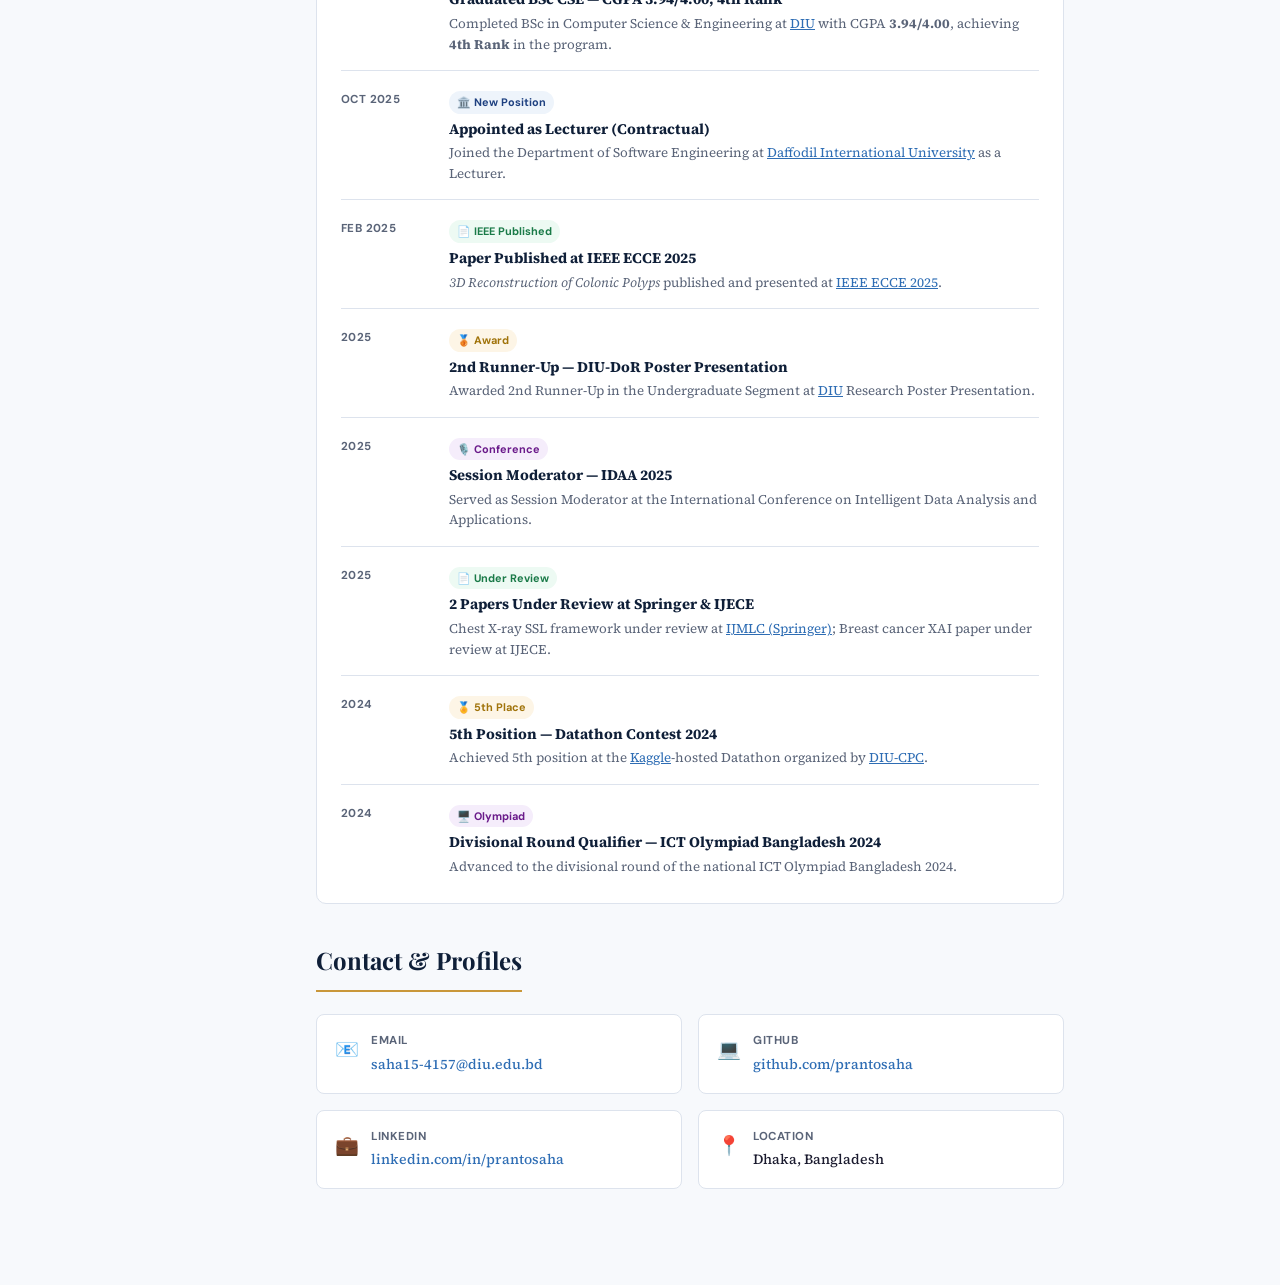
==== commit 10dfea52: "Comment out BSc CGPA stat box in index.html Commented out the BSc CGPA stat box in the content secti" ====
--- a/index.html
+++ b/index.html
@@ -66,7 +66,7 @@
 
       <div class="stat-row">
         <div class="stat-box"><div class="stat-num">5+</div><div class="stat-label">Publications</div></div>
-        <div class="stat-box"><div class="stat-num">3.94</div><div class="stat-label">BSc CGPA (4th Rank)</div></div>
+        <!-- <div class="stat-box"><div class="stat-num">3.94</div><div class="stat-label">BSc CGPA (4th Rank)</div></div> -->
         <div class="stat-box"><div class="stat-num">3+</div><div class="stat-label">Years Research</div></div>
         <div class="stat-box"><div class="stat-num">3+</div><div class="stat-label">Years Teaching</div></div>
         <div class="stat-box"><div class="stat-num">7+</div><div class="stat-label">Scholarships</div></div>
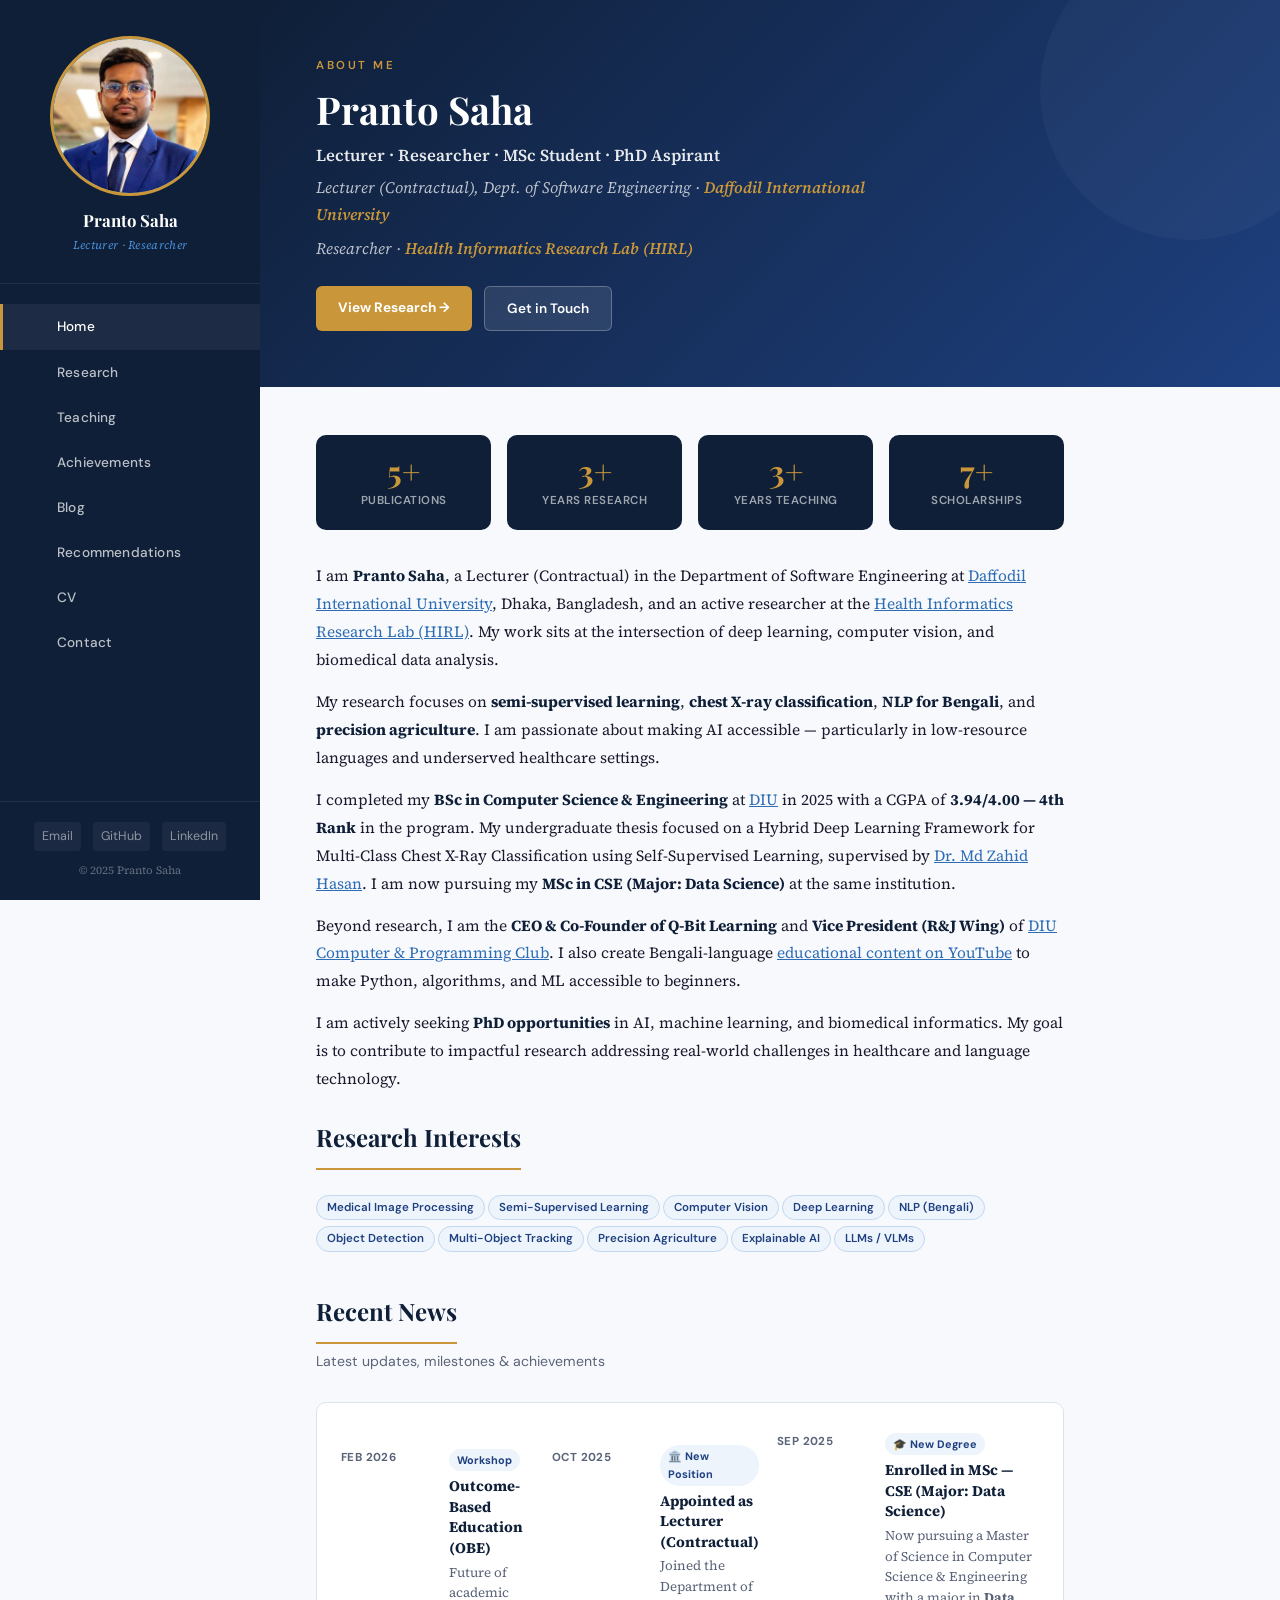
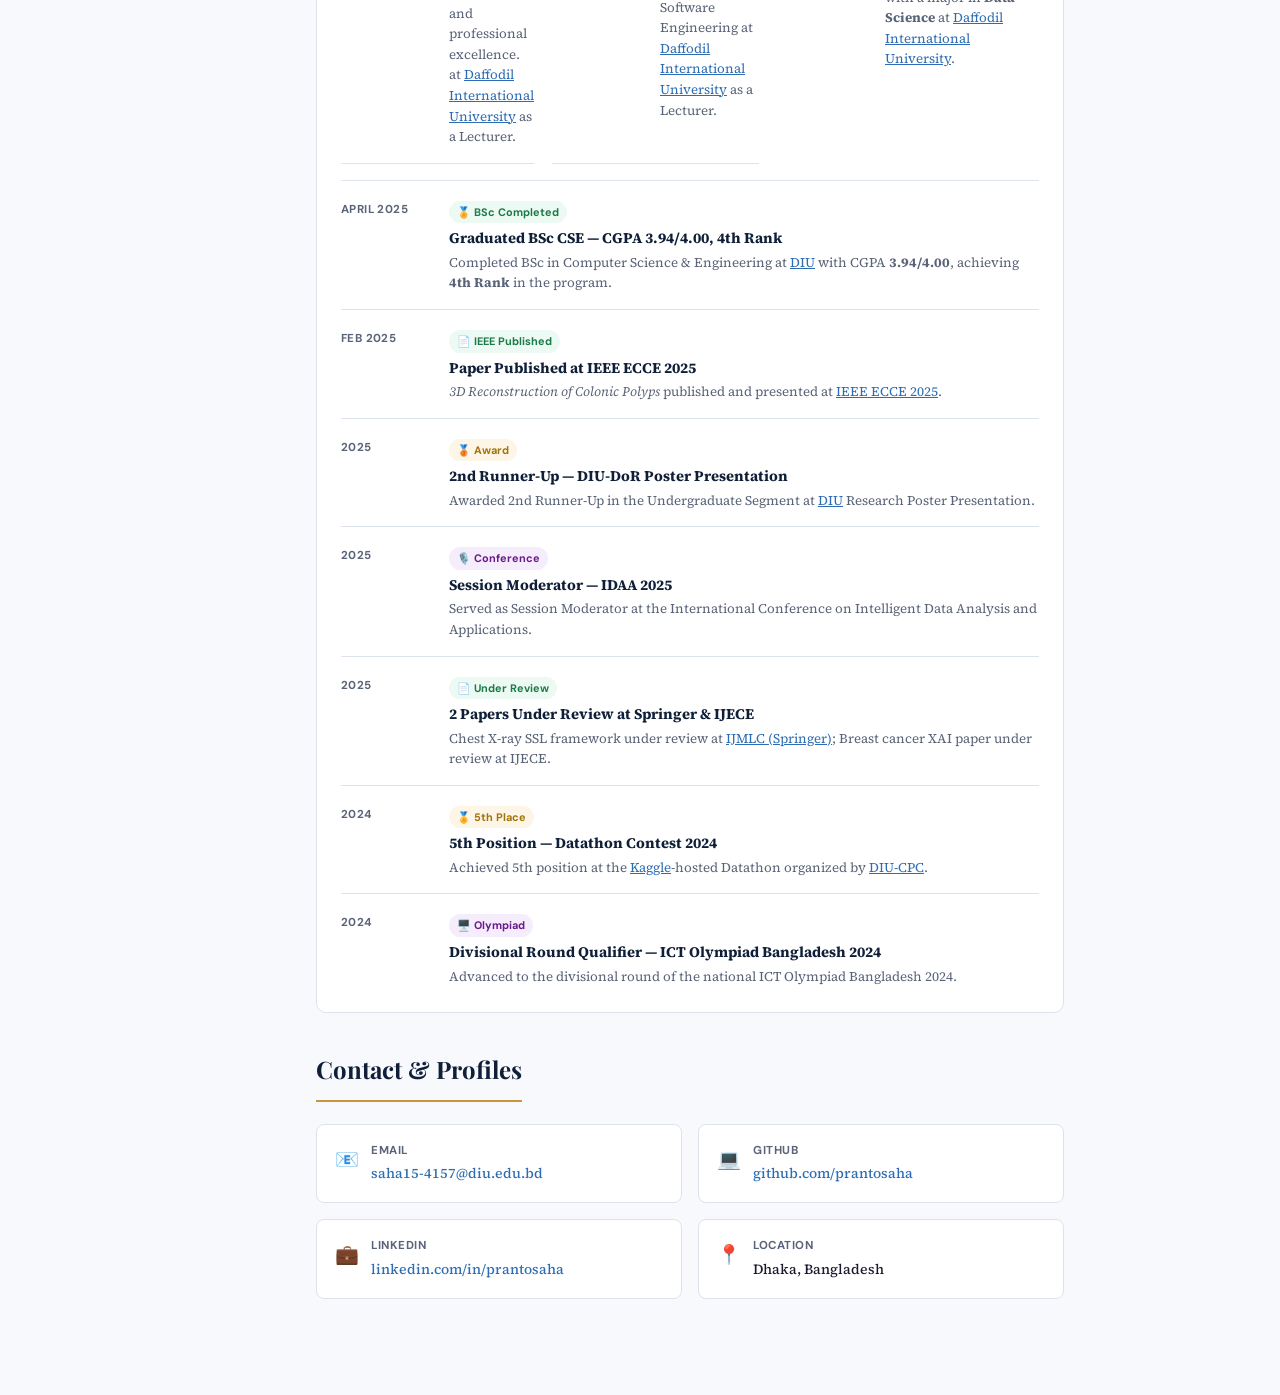
==== commit e1624633: "Revise news items with updated dates and content Updated news items with new dates and descriptions," ====
--- a/index.html
+++ b/index.html
@@ -117,7 +117,23 @@
       <div style="background:var(--card-bg);border:1px solid var(--border);border-radius:10px;padding:10px 24px;margin-bottom:36px;">
 
         <div class="news-item">
-          <div class="news-date-col">2025</div>
+                  <div class="news-item">
+          <div class="news-date-col">Feb 2026</div>
+          <div>
+            <div class="news-badge position"> Workshop </div>
+            <div class="news-title">Outcome-Based Education (OBE)</div>
+            <div class="news-desc">Future of academic and professional excellence. at <a href="https://daffodilvarsity.edu.bd/" target="_blank" style="color:var(--accent);">Daffodil International University</a> as a Lecturer.</div>
+          </div>
+        </div>
+                  <div class="news-item">
+          <div class="news-date-col">Oct 2025</div>
+          <div>
+            <div class="news-badge position">🏛️ New Position</div>
+            <div class="news-title">Appointed as Lecturer (Contractual)</div>
+            <div class="news-desc">Joined the Department of Software Engineering at <a href="https://daffodilvarsity.edu.bd/" target="_blank" style="color:var(--accent);">Daffodil International University</a> as a Lecturer.</div>
+          </div>
+        </div>                  
+          <div class="news-date-col">Sep 2025</div>
           <div>
             <div class="news-badge position">🎓 New Degree</div>
             <div class="news-title">Enrolled in MSc — CSE (Major: Data Science)</div>
@@ -126,7 +142,7 @@
         </div>
 
         <div class="news-item">
-          <div class="news-date-col">2025</div>
+          <div class="news-date-col">April 2025</div>
           <div>
             <div class="news-badge pub">🏅 BSc Completed</div>
             <div class="news-title">Graduated BSc CSE — CGPA 3.94/4.00, 4th Rank</div>
@@ -135,15 +151,6 @@
         </div>
 
         <div class="news-item">
-          <div class="news-date-col">Oct 2025</div>
-          <div>
-            <div class="news-badge position">🏛️ New Position</div>
-            <div class="news-title">Appointed as Lecturer (Contractual)</div>
-            <div class="news-desc">Joined the Department of Software Engineering at <a href="https://daffodilvarsity.edu.bd/" target="_blank" style="color:var(--accent);">Daffodil International University</a> as a Lecturer.</div>
-          </div>
-        </div>
-
-        <div class="news-item">
           <div class="news-date-col">Feb 2025</div>
           <div>
             <div class="news-badge pub">📄 IEEE Published</div>
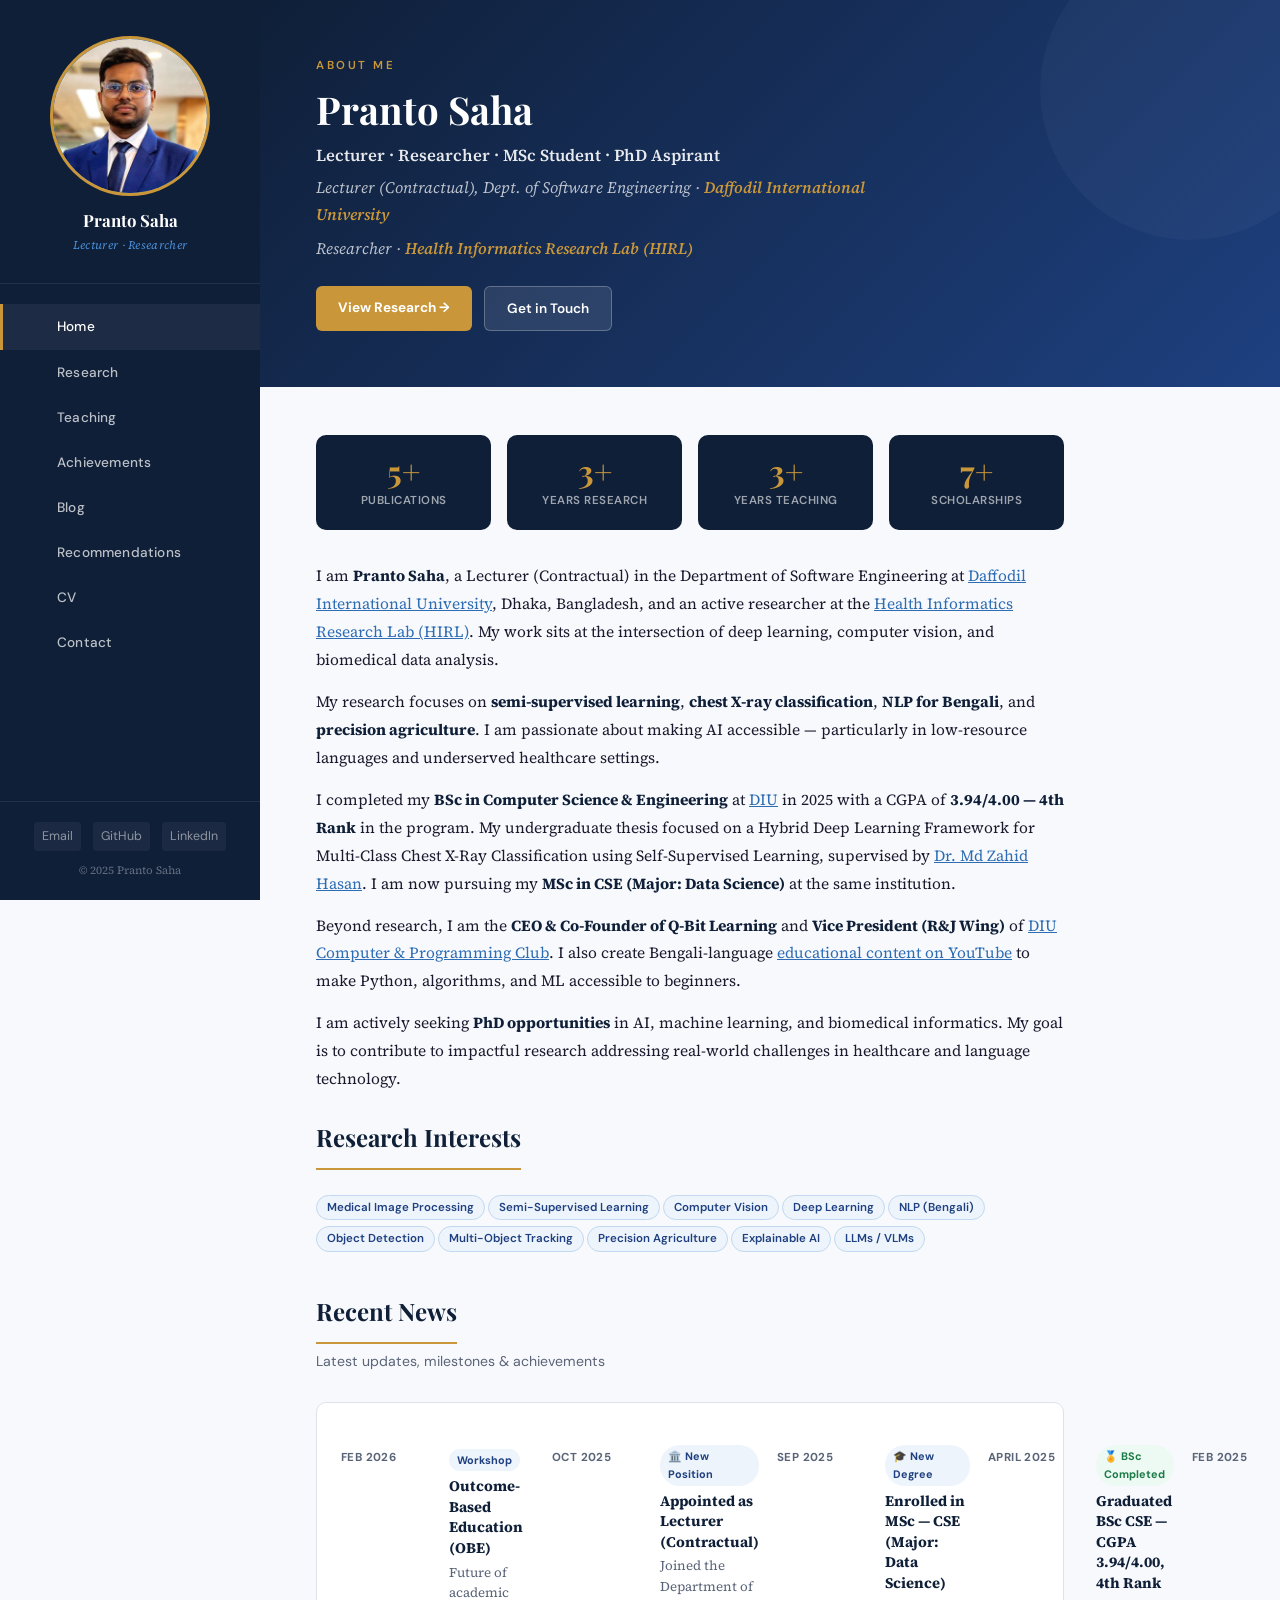
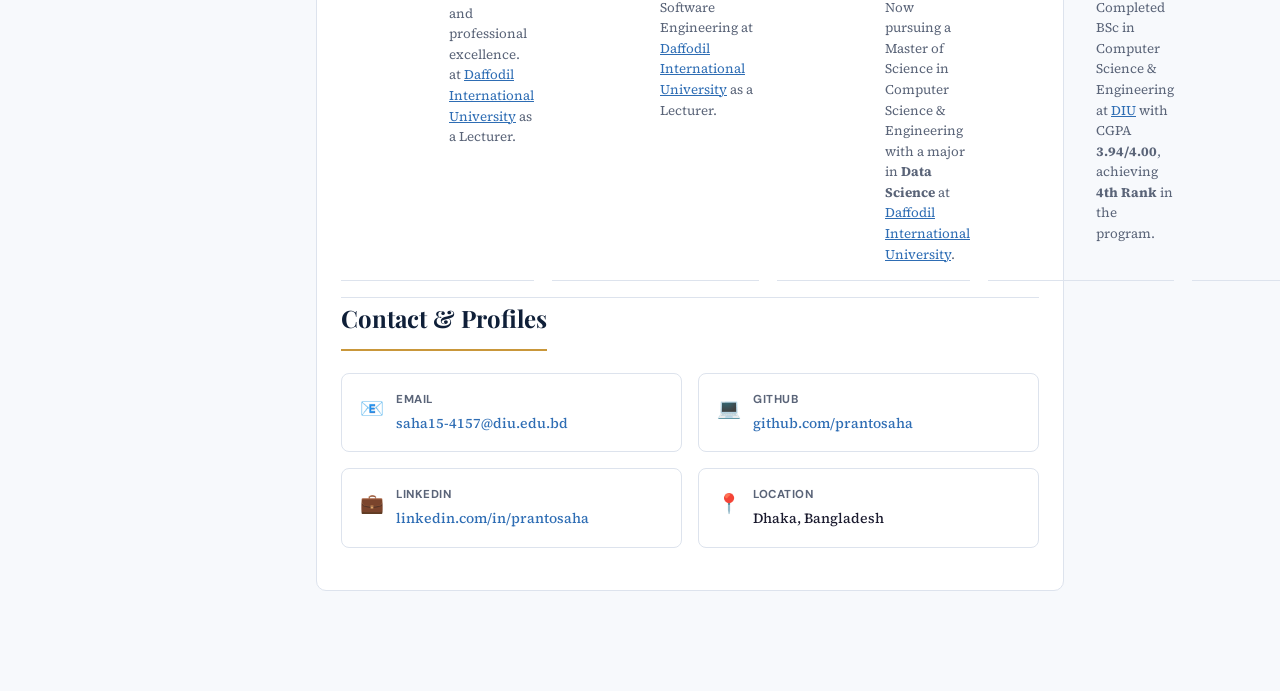
==== commit a42c4d16: "Add news items for new position and degree" ====
--- a/index.html
+++ b/index.html
@@ -125,14 +125,16 @@
             <div class="news-desc">Future of academic and professional excellence. at <a href="https://daffodilvarsity.edu.bd/" target="_blank" style="color:var(--accent);">Daffodil International University</a> as a Lecturer.</div>
           </div>
         </div>
-                  <div class="news-item">
+        <div class="news-item">
           <div class="news-date-col">Oct 2025</div>
           <div>
             <div class="news-badge position">🏛️ New Position</div>
             <div class="news-title">Appointed as Lecturer (Contractual)</div>
             <div class="news-desc">Joined the Department of Software Engineering at <a href="https://daffodilvarsity.edu.bd/" target="_blank" style="color:var(--accent);">Daffodil International University</a> as a Lecturer.</div>
           </div>
-        </div>                  
+        </div> 
+                    
+        <div class="news-item">                 
           <div class="news-date-col">Sep 2025</div>
           <div>
             <div class="news-badge position">🎓 New Degree</div>
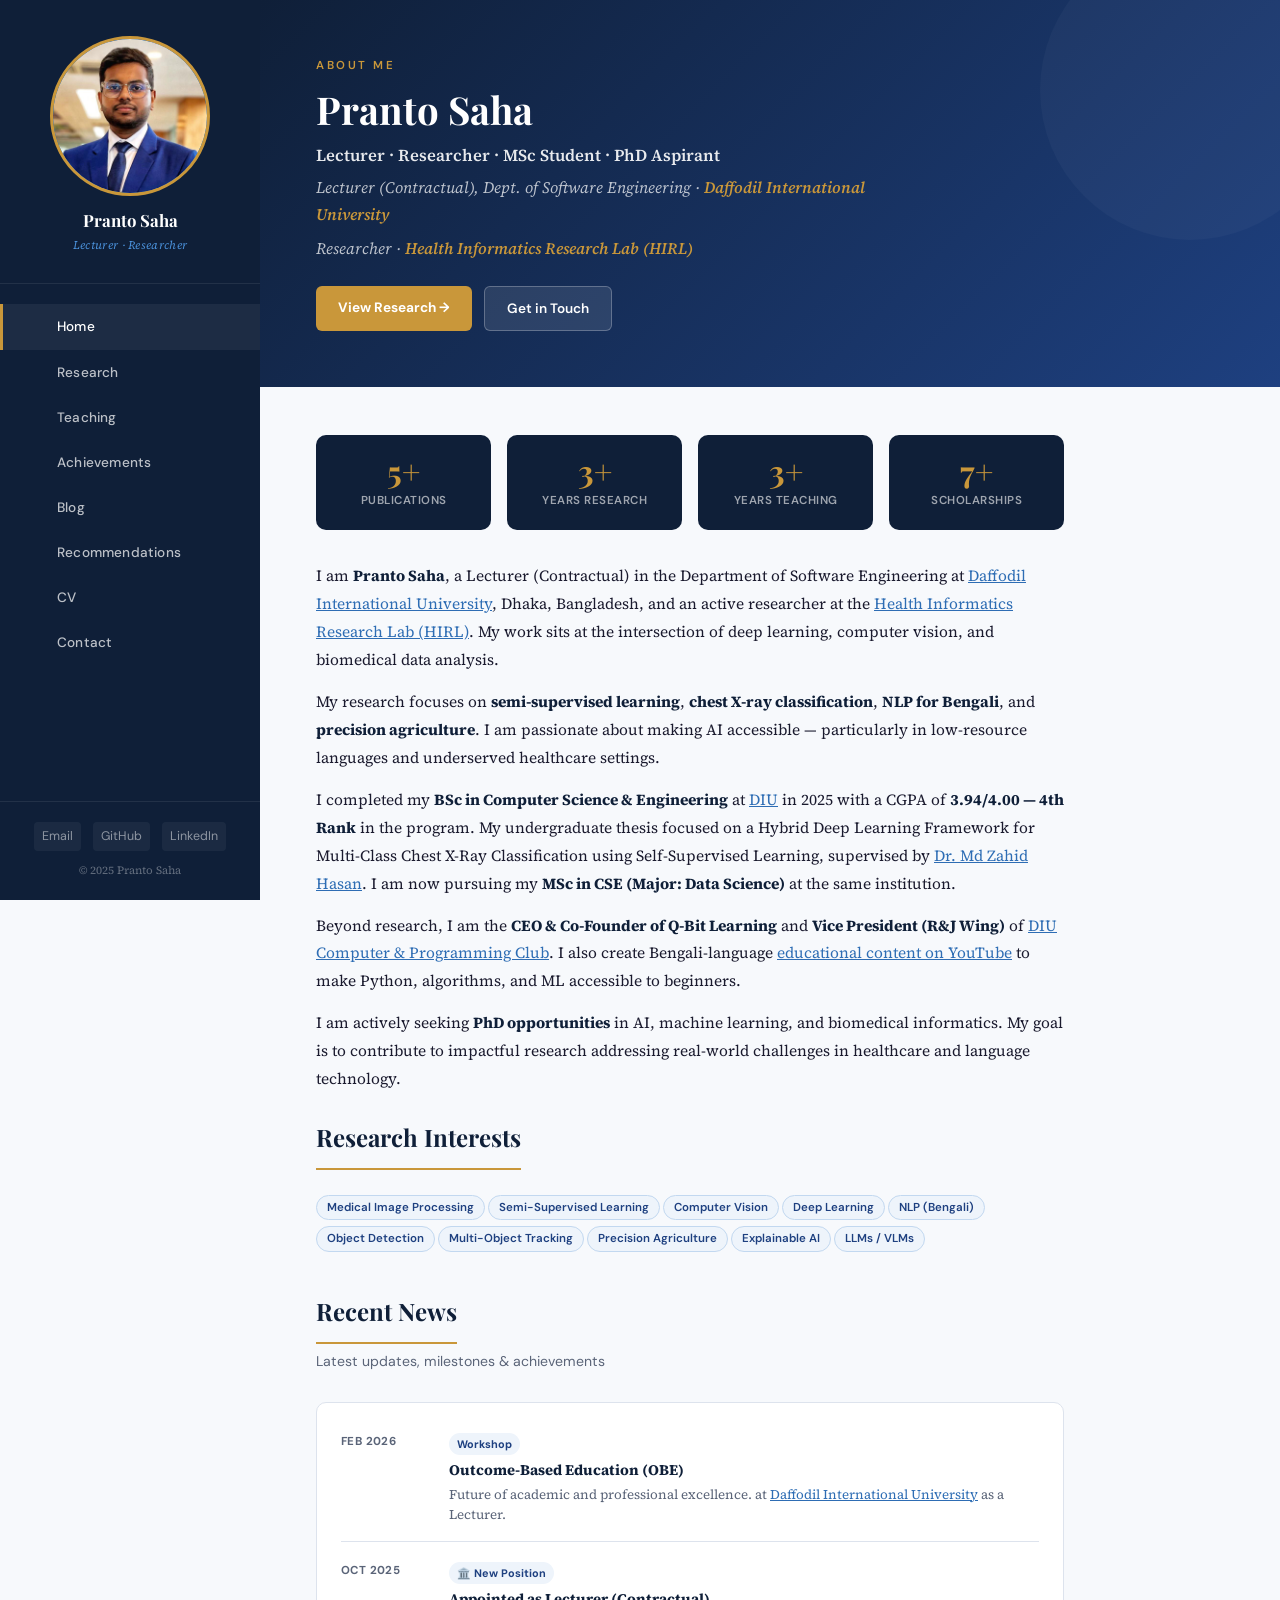
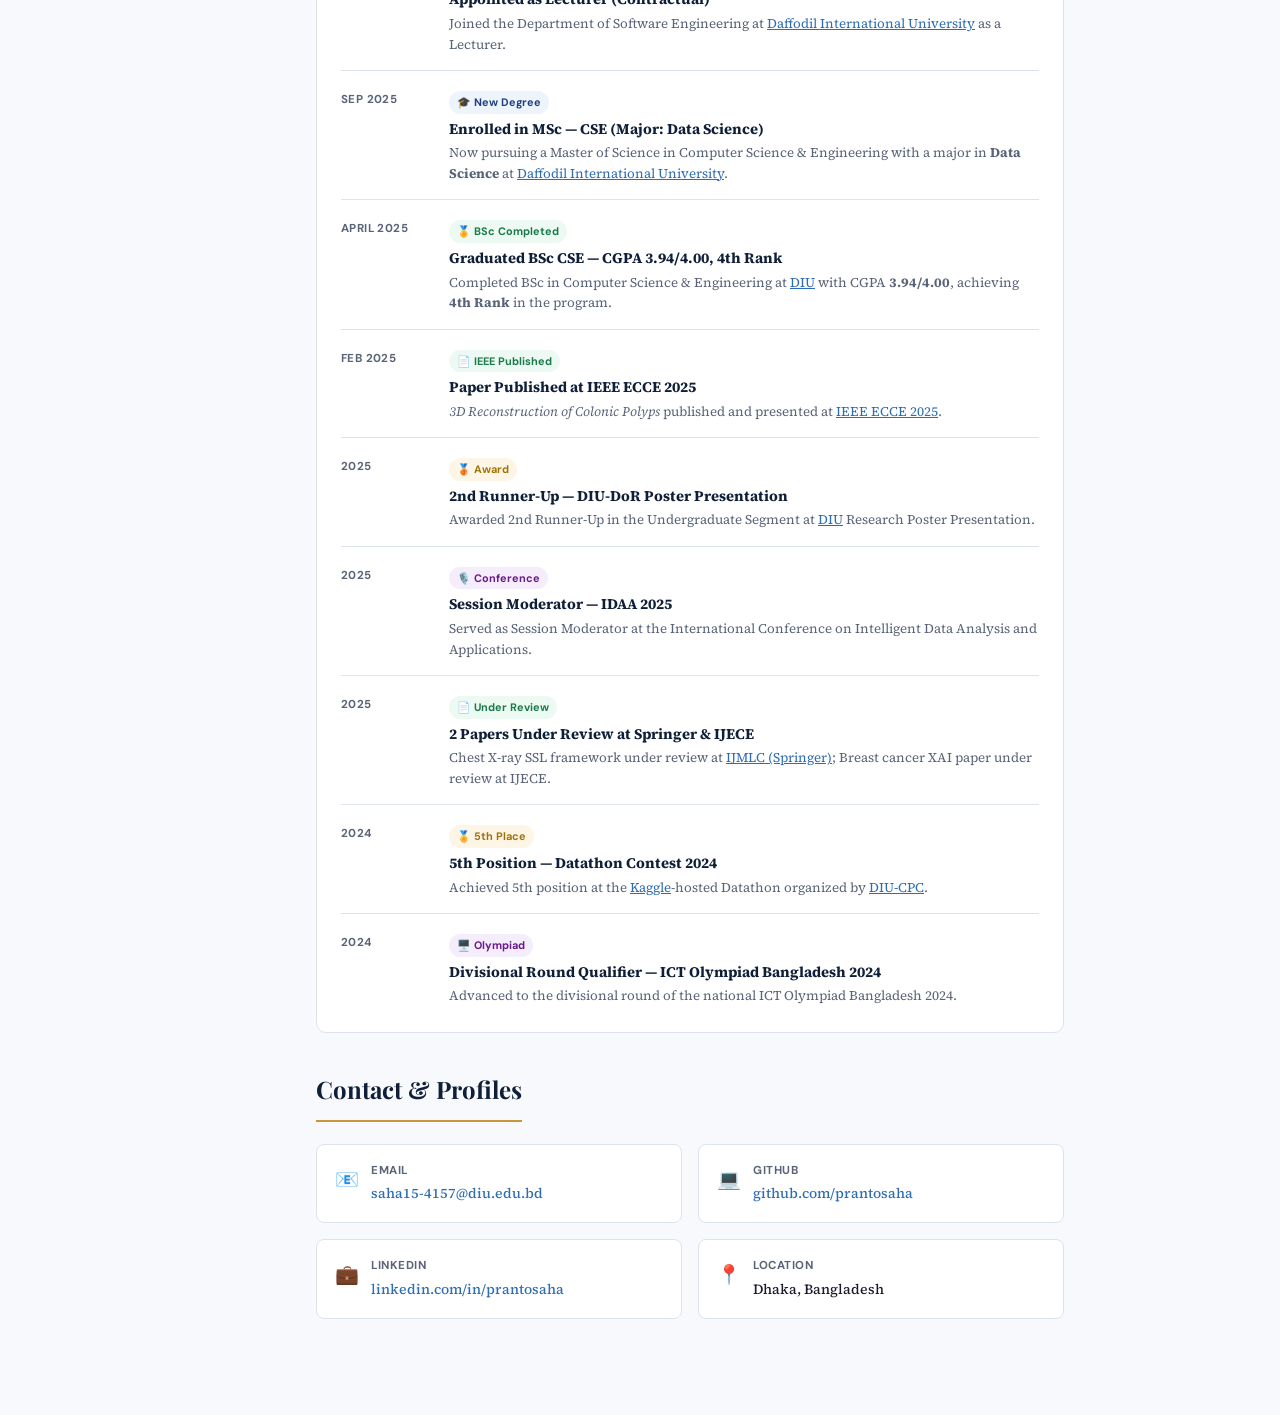
==== commit 9c63d204: "Add news item for Outcome-Based Education workshop Added a new news item for a workshop and updated " ====
--- a/index.html
+++ b/index.html
@@ -116,8 +116,7 @@
       </div>
       <div style="background:var(--card-bg);border:1px solid var(--border);border-radius:10px;padding:10px 24px;margin-bottom:36px;">
 
-        <div class="news-item">
-                  <div class="news-item">
+          <div class="news-item">
           <div class="news-date-col">Feb 2026</div>
           <div>
             <div class="news-badge position"> Workshop </div>
@@ -125,6 +124,7 @@
             <div class="news-desc">Future of academic and professional excellence. at <a href="https://daffodilvarsity.edu.bd/" target="_blank" style="color:var(--accent);">Daffodil International University</a> as a Lecturer.</div>
           </div>
         </div>
+        
         <div class="news-item">
           <div class="news-date-col">Oct 2025</div>
           <div>
